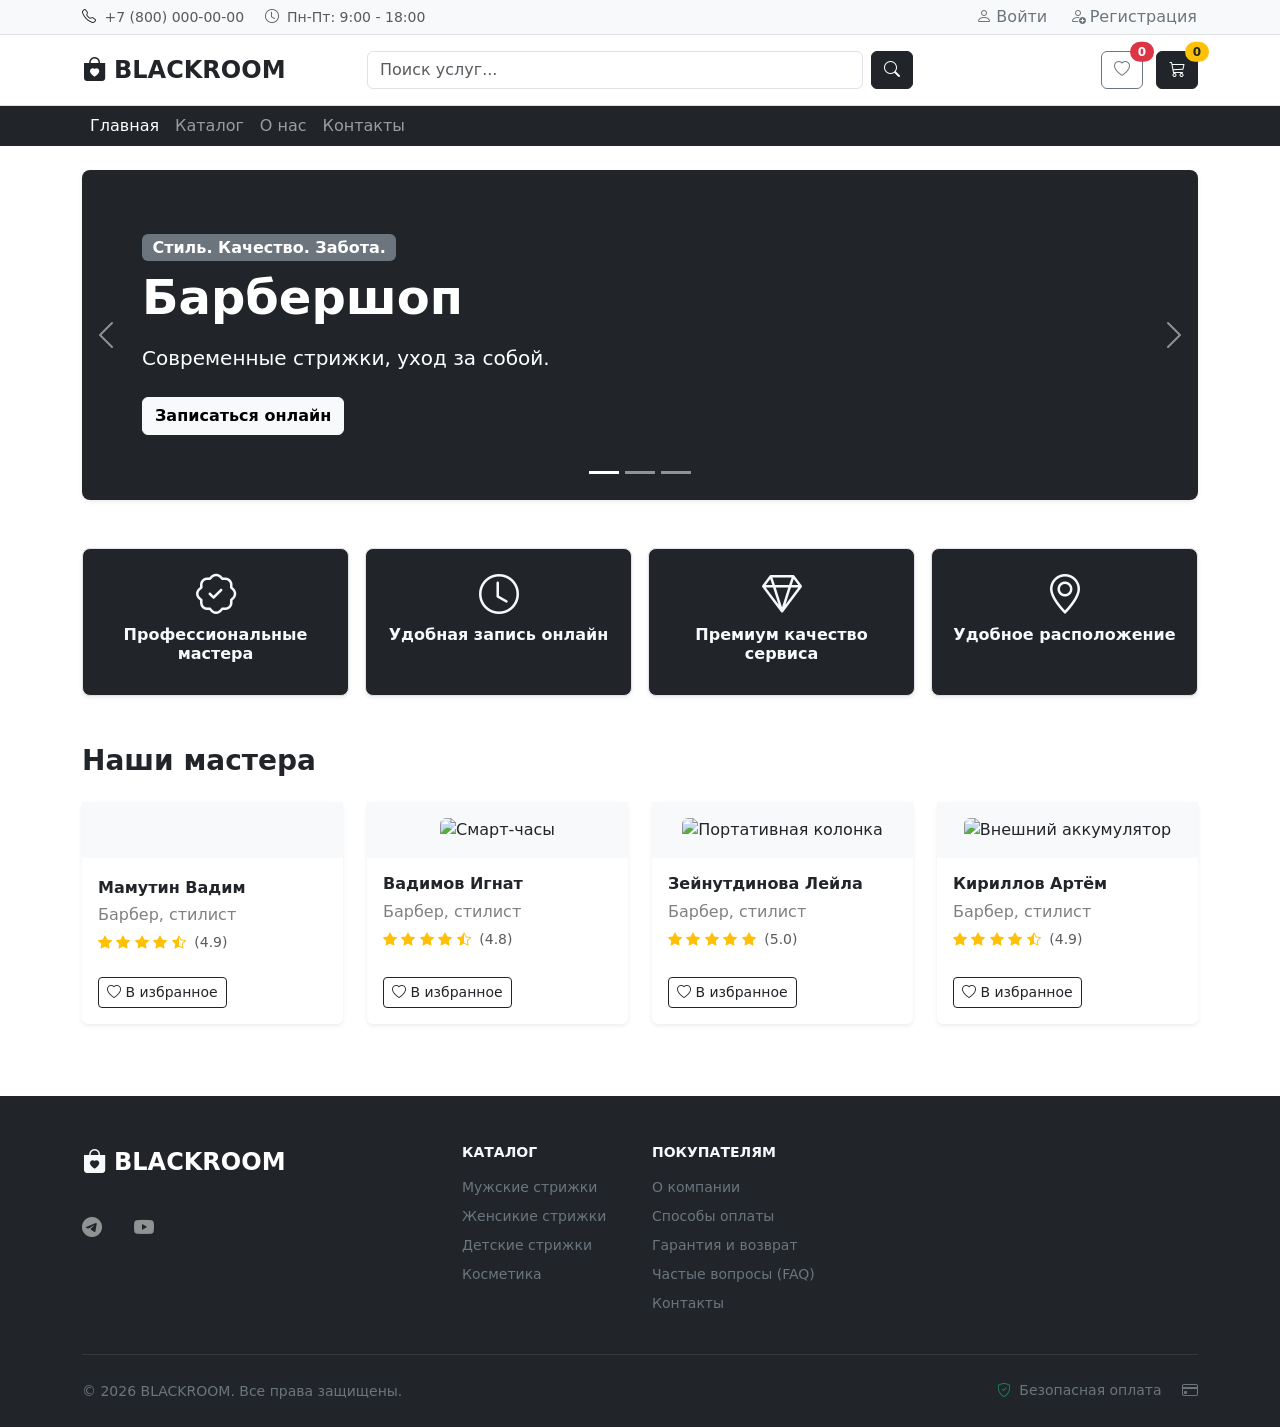
==== index.html @ f692efd9 "Add files via upload" ====
<!DOCTYPE html>
<html lang="ru">
<head><!-- Owl Carousel CSS -->
    <link rel="stylesheet" href="https://cdnjs.cloudflare.com/ajax/libs/OwlCarousel2/2.3.4/assets/owl.carousel.min.css">
    <link rel="stylesheet" href="https://cdnjs.cloudflare.com/ajax/libs/OwlCarousel2/2.3.4/assets/owl.theme.default.min.css">
    <meta charset="UTF-8">
    <meta name="viewport" content="width=device-width, initial-scale=1.0">
    <title>BLACKROOM</title>

    <!-- Bootstrap 5 CSS -->
    <link href="https://cdn.jsdelivr.net/npm/bootstrap@5.3.3/dist/css/bootstrap.min.css" rel="stylesheet">
    <!-- Иконки Bootstrap -->
    <link rel="stylesheet" href="https://cdn.jsdelivr.net/npm/bootstrap-icons@1.11.3/font/bootstrap-icons.min.css">
    
    <!-- Шрифт Inter -->
    <link rel="preconnect" href="https://fonts.googleapis.com">
    <link rel="preconnect" href="https://fonts.gstatic.com" crossorigin>
    <link href="https://fonts.googleapis.com/css2?family=Inter:wght@400;500;600;700&display=swap" rel="stylesheet">

    <!-- Стили -->
    <link rel="stylesheet" href="assets/css/main.css">
</head>
<body>

    <div class="wrapper">
        <!-- ШАПКА САЙТА -->
        <header class="header">
            <!-- Верхняя полоса -->
            <div class="header-top bg-light py-1 border-bottom">
                <div class="container d-flex justify-content-between align-items-center flex-wrap">
                    <div class="header-top-contacts text-muted small">
                        <span class="me-3"><i class="bi bi-telephone text-dark me-1"></i> +7 (800) 000-00-00</span>
                        <span><i class="bi bi-clock me-1"></i> Пн-Пт: 9:00 - 18:00</span>
                    </div>
                    <div class="header-top-user text-muted small">
    <button type="button"
            class="btn btn-link text-secondary text-decoration-none p-0 me-3"
            data-bs-toggle="modal" data-bs-target="#loginModal">
        <i class="bi bi-person me-1"></i>Войти
    </button>

    <button type="button"
            class="btn btn-link text-secondary text-decoration-none p-0"
            data-bs-toggle="modal" data-bs-target="#registerModal">
        <i class="bi bi-person-add me-1"></i>Регистрация
    </button>
</div>
                </div>
            </div>

            <!-- Средняя полоса -->
            <div class="header-middle py-3 bg-white border-bottom">
                <div class="container">
                    <div class="row align-items-center">
                        <div class="col-6 col-md-3">
                            <a href="index.html" class="navbar-brand fw-bold fs-4 text-dark">
                                <i class="bi bi-bag-heart-fill me-2"></i>BLACKROOM
                            </a>
                        </div>
                        <div class="col-12 col-md-6 order-3 order-md-2 mt-3 mt-md-0">
                            <form class="d-flex" action="catalog.html" method="get">
    <input class="form-control me-2"
           type="search"
           name="search"
           placeholder="Поиск услуг..."
           aria-label="Поиск услуг">
    <button class="btn btn-dark" type="submit" aria-label="Искать">
        <i class="bi bi-search"></i>
    </button>
</form>

                        </div>
                        <div class="col-6 col-md-3 text-end order-2 order-md-3">
                            <a href="#" class="btn btn-outline-secondary position-relative me-2" title="Избранное">
                                <i class="bi bi-heart"></i>
                                <span id="favoriteCount"
      class="position-absolute top-0 start-100 translate-middle badge rounded-pill bg-danger">0</span>
                            </a>
                            <a href="#" class="btn btn-dark position-relative" title="Корзина" data-bs-toggle="offcanvas" data-bs-target="#offcanvasCart">
                                <i class="bi bi-cart3"></i>
                                <span class="position-absolute top-0 start-100 translate-middle badge rounded-pill bg-warning text-dark">0</span>
                            </a>
                        </div>
                    </div>
                </div>
            </div>

            <!-- Навигация -->
            <div class="header-bottom bg-dark text-white">
                <div class="container">
                    <nav class="navbar navbar-expand-lg navbar-dark py-0">
                        <button class="navbar-toggler my-2" type="button" data-bs-toggle="collapse" data-bs-target="#mainMenu">
                            <span class="navbar-toggler-icon"></span> Каталог
                        </button>
                        <div class="collapse navbar-collapse" id="mainMenu">
                            <ul class="navbar-nav me-auto mb-2 mb-lg-0">
                               <ul class="navbar-nav me-auto mb-2 mb-lg-0">
    <li class="nav-item"><a class="nav-link active" href="index.html">Главная</a></li>
    <li class="nav-item dropdown">
        <a class="nav-link" href="catalog.html">Каталог</a>
    </li>
    <li class="nav-item"><a class="nav-link" href="about.html">О нас</a></li>
    <li class="nav-item"><a class="nav-link" href="contact.html">Контакты</a></li>
</ul>
                        </div>
                    </nav>
                </div>
            </div>
        </header>

        <!-- ОСНОВНОЙ КОНТЕНТ -->
        <main class="main-content py-4">
            <div class="container">

                <!-- 1. СЛАЙДЕР АКЦИЙ -->
                <section class="hero-slider mb-5">
                    <div id="homeCarousel" class="carousel slide shadow-sm rounded-3 overflow-hidden" data-bs-ride="carousel">
                        <div class="carousel-indicators">
                            <button type="button" data-bs-target="#homeCarousel" data-bs-slide-to="0" class="active" aria-current="true"></button>
                            <button type="button" data-bs-target="#homeCarousel" data-bs-slide-to="1"></button>
                            <button type="button" data-bs-target="#homeCarousel" data-bs-slide-to="2"></button>
                        </div>
                        <div class="carousel-inner" style="max-height: 330px;">
                            <div class="carousel-item active bg-dark text-white p-4 p-md-5" style="height: 330px;">
                                <div class="row align-items-center py-3">
                                    <div class="col-md-8 ps-md-4">
                                        <span class="badge text-bg-secondary mb-2 fs-6">Стиль. Качество. Забота.</span>
                                        <h1 class="display-5 fw-bold mb-3">Барбершоп</h1>
                                        <p class="lead mb-4">Современные стрижки, уход за собой.</p>
                                        <button type="button" class="btn btn-light promo-btn"
        data-promo-title="Запись онлайн"
        data-promo-text="Запишись на стрижку через наш сайт или по телефону +7 (800) 000-00-00. Выбери удобное время и мастера — подтверждение придёт в SMS.">
    <b>Записаться онлайн</b>
</button>

                                    </div>
                                </div>
                            </div>
                            <div class="carousel-item bg-dark text-white p-4 p-md-5" style="height: 330px;">
                                <div class="row align-items-center py-3">
                                    <div class="col-md-8 ps-md-4">
                                        <span class="badge text-bg-success mb-2 fs-6">Сезонная Акция</span>
                                        <h1 class="display-5 fw-bold mb-3">5 стрижка БЕСПЛАТНО</h1>
                                        <p class="lead mb-4">Обнови свой стиль вместе с нами!</p>
                                        <button type="button" class="btn btn-light promo-btn"
        data-promo-title="Акция: 5-я стрижка бесплатно"
        data-promo-text="Копи отметки: каждая пятая стрижка — в подарок. Отметки действуют 12 месяцев с момента первой стрижки. Спроси о карте лояльности у администратора при визите.">
    <b>Узнать больше</b>
</button>

                                    </div>
                                </div>
                            </div>
                            <div class="carousel-item bg-dark text-white p-4 p-md-5" style="height: 330px;">
                                <div class="row align-items-center py-3">
                                    <div class="col-md-8 ps-md-4">
                                        <span class="badge bg-danger mb-2 fs-6">Скидка</span>
                                        <h1 class="display-5 fw-bold mb-3">Скидка -20%</h1>
                                        <p class="lead mb-4">Постоянным клиентам, чай и кофе бесплатно!</p>
                                        <button type="button" class="btn btn-light promo-btn"
        data-promo-title="Скидка −20% постоянным клиентам"
        data-promo-text="Приходи повторно в течение месяца после визита — получи скидку 20% на любую услугу. Чай и кофе — бесплатно в любое время. Скидка не суммируется с другими акциями.">
    <b>Узнать больше</b>
</button>

                                    </div>
                                </div>
                            </div>
                        </div>
                        <button class="carousel-control-prev" type="button" data-bs-target="#homeCarousel" data-bs-slide="prev" style="padding-right: 120px;">
                            <span class="carousel-control-prev-icon"></span>
                        </button>
                        <button class="carousel-control-next" type="button" data-bs-target="#homeCarousel" data-bs-slide="next" style="padding-left: 120px;">
                            <span class="carousel-control-next-icon"></span>
                        </button>
                    </div>
                </section>

                <!-- 2. БЛОК ПРЕИМУЩЕСТВ -->
                <section class="features mb-5">
                    <div class="row g-3 text-center">
                        <div class="col-6 col-md-3">
                            <div class="p-3 bg-dark rounded-3 shadow-sm border h-100">
                                <i class="bi bi-patch-check fs-1 text-light mb-2"></i>
                                <h6 class="fw-bold mb-3 text-light mb-2">Профессиональные мастера</h6>
                            </div>
                        </div>
                        <div class="col-6 col-md-3">
                            <div class="p-3 bg-dark rounded-3 shadow-sm border h-100">
                                <i class="bi bi-clock fs-1 text-light mb-2"></i>
                                <h6 class="fw-bold mb-3 text-light mb-2">Удобная запись онлайн</h6>
                            </div>
                        </div>
                        <div class="col-6 col-md-3">
                            <div class="p-3 bg-dark rounded-3 shadow-sm border h-100">
                                <i class="bi bi-gem fs-1 text-light mb-2"></i>
                                <h6 class="fw-bold mb-3 text-light mb-2">Премиум качество сервиса</h6>
                            </div>
                        </div>
                        <div class="col-6 col-md-3">
                            <div class="p-3 bg-dark rounded-3 shadow-sm border h-100">
                                <i class="bi bi-geo-alt fs-1 text-light mb-2"></i>
                                <h6 class="fw-bold mb-3 text-light mb-2">Удобное расположение</h6>
                            </div>
                        </div>
                    </div>
                </section>

                <!-- 3. КАТАЛОГ ТОВАРОВ -->
                <section class="products mb-5">
                    <div class="d-flex justify-content-between align-items-center mb-4">
                        <h3 class="fw-bold mb-0">Наши мастера</h3>
                        
                    </div>

                    <div class="row g-4">
                        <!-- Карточка 1 -->
                        <div class="col-12 col-sm-6 col-md-4 col-lg-3">
                            <div class="card h-100 product-card shadow-sm border-0 position-relative">
                                <div class="product-img-wrapper p-3 text-center bg-light">
                                    <img src="C:\Users\student\Desktop\123\images\b7b56728-6333-43f2-b9b2-01955a0fc139.jpg" class="card-img-top img-fluid rounded" alt="" style="max-height: 400px; object-fit: contain;">
                                </div>
                                <div class="card-body d-flex flex-column">
                                    <small class="text-muted mb-1"></small>
                                    <h6 class="card-title fw-bold">
                                        <a href="#" class="text-dark text-decoration-none">Мамутин Вадим</a> 
                                        <h6 style="color: grey;">Барбер, стилист</h6>
                                    </h6>
                                    <div class="text-warning small mb-2">
                                        <i class="bi bi-star-fill"></i>
                                        <i class="bi bi-star-fill"></i>
                                        <i class="bi bi-star-fill"></i>
                                        <i class="bi bi-star-fill"></i>
                                        <i class="bi bi-star-half"></i>
                                        <span class="text-muted ms-1">(4.9)</span>
                                    </div>
                                    <div class="mt-auto pt-2 d-flex justify-content-between align-items-center">
                                        <button type="button"
        class="btn btn-outline-dark btn-sm favorite-toggle mt-2"
        data-master-id="vadim-mamutin"
        data-master-name="Мамутин Вадим"
        aria-pressed="false">
    <i class="bi bi-heart"></i>
    <span>В избранное</span>
</button>
                                    </div>
                                </div>
                            </div>
                        </div>

                        <!-- Карточка 2 -->
                        <div class="col-12 col-sm-6 col-md-4 col-lg-3">
                            <div class="card h-100 product-card shadow-sm border-0 position-relative">
                                <div class="product-img-wrapper p-3 text-center bg-light">
                                    <img src="C:\Users\student\Desktop\123\images\ab3686e7-cc03-47b4-9111-667ff1e3f03a.jpg" class="card-img-top img-fluid rounded" alt="Смарт-часы" style="max-height: 400px; object-fit: contain;">
                                </div>
                                <div class="card-body d-flex flex-column">
                                    <h6 class="card-title fw-bold">
                                        <a href="#" class="text-dark text-decoration-none">Вадимов Игнат</a>
                                        <h6 style="color: grey;">Барбер, стилист</h6>
                                    </h6>
                                    <div class="text-warning small mb-2">
                                        <i class="bi bi-star-fill"></i>
                                        <i class="bi bi-star-fill"></i>
                                        <i class="bi bi-star-fill"></i>
                                        <i class="bi bi-star-fill"></i>
                                        <i class="bi bi-star-half"></i>
                                        <span class="text-muted ms-1">(4.8)</span>
                                    </div>
                                    <div class="mt-auto pt-2 d-flex justify-content-between align-items-center">
                                        <button type="button" class="btn btn-outline-dark btn-sm favorite-toggle mt-2"
        data-master-id="ignat-vadimov" data-master-name="Вадимов Игнат"
        aria-pressed="false">
    <i class="bi bi-heart"></i>
    <span>В избранное</span>
</button>
                                    </div>
                                </div>
                            </div>
                        </div>

                        <!-- Карточка 3 -->
                        <div class="col-12 col-sm-6 col-md-4 col-lg-3">
                            <div class="card h-100 product-card shadow-sm border-0 position-relative">
                                <div class="product-img-wrapper p-3 text-center bg-light">
                                    <img src="C:\Users\student\Desktop\123\images\a1695873-324b-42ad-ba1a-f587c7492a51.jpg" class="card-img-top img-fluid rounded" alt="Портативная колонка" style="max-height: 400px; object-fit: contain;">
                                </div>
                                <div class="card-body d-flex flex-column">
                                    <h6 class="card-title fw-bold">
                                        <a href="#" class="text-dark text-decoration-none">Зейнутдинова Лейла</a>
                                        <h6 style="color: grey;">Барбер, стилист</h6>
                                    </h6>
                                    <div class="text-warning small mb-2">
                                        <i class="bi bi-star-fill"></i>
                                        <i class="bi bi-star-fill"></i>
                                        <i class="bi bi-star-fill"></i>
                                        <i class="bi bi-star-fill"></i>
                                        <i class="bi bi-star-fill"></i>
                                        <span class="text-muted ms-1">(5.0)</span>
                                    </div>
                                    <div class="mt-auto pt-2 d-flex justify-content-between align-items-center">
                                        <button type="button" class="btn btn-outline-dark btn-sm favorite-toggle mt-2"
        data-master-id="leila-zeynutdinova" data-master-name="Зейнутдинова Лейла"
        aria-pressed="false">
    <i class="bi bi-heart"></i>
    <span>В избранное</span>
</button>
                                    </div>
                                </div>
                            </div>
                        </div>

                        <!-- Карточка 4 -->
                        <div class="col-12 col-sm-6 col-md-4 col-lg-3">
                            <div class="card h-100 product-card shadow-sm border-0 position-relative">
                                <div class="product-img-wrapper p-3 text-center bg-light">
                                    <img src="C:\Users\student\Desktop\123\images\5a732adb-5f90-4b78-8287-a019454aacfb.jpg" class="card-img-top img-fluid rounded" alt="Внешний аккумулятор" style="max-height: 400px; object-fit: contain;">
                                </div>
                                <div class="card-body d-flex flex-column">
                                    <h6 class="card-title fw-bold">
                                        <a href="#" class="text-dark text-decoration-none">Кириллов Артём</a>
                                        <h6 style="color: grey;">Барбер, стилист</h6>
                                    </h6>
                                    <div class="text-warning small mb-2">
                                        <i class="bi bi-star-fill"></i>
                                        <i class="bi bi-star-fill"></i>
                                        <i class="bi bi-star-fill"></i>
                                        <i class="bi bi-star-fill"></i>
                                        <i class="bi bi-star-half"></i>
                                        <span class="text-muted ms-1">(4.9)</span>
                                    </div>
                                    <div class="mt-auto pt-2 d-flex justify-content-between align-items-center">
                                        <button type="button" class="btn btn-outline-dark btn-sm favorite-toggle mt-2"
        data-master-id="artem-kirillov" data-master-name="Кириллов Артём"
        aria-pressed="false">
    <i class="bi bi-heart"></i>
    <span>В избранное</span>
</button>
                                    </div>
                                </div>
                            </div>
                        </div>
                </section>
                

                <!-- Модальное окно акции -->
<div class="modal fade" id="promoModal" tabindex="-1" aria-labelledby="promoModalTitle" aria-hidden="true">
    <div class="modal-dialog modal-dialog-centered">
        <div class="modal-content">
            <div class="modal-header">
                <h5 class="modal-title fw-bold" id="promoModalTitle">Акция</h5>
                <button type="button" class="btn-close" data-bs-dismiss="modal" aria-label="Закрыть"></button>
            </div>
            <div class="modal-body" id="promoModalText">
                <!-- Текст подставит скрипт -->
            </div>
            <div class="modal-footer">
                <button type="button" class="btn btn-dark" data-bs-dismiss="modal">Понятно</button>
                <a href="contact.html" class="btn btn-outline-dark">Записаться</a>
            </div>
        </div>
    </div>
</div>

</main>

        <!-- ПОДВАЛ (FOOTER) -->
                <footer class="footer bg-dark text-white pt-5 pb-4 mt-auto">
            <div class="container">
                <div class="row g-4 mb-4">
                    
                    <!-- Колонка 1: О магазине -->
                    <div class="col-12 col-md-4">
                        <a href="index.html" class="navbar-brand fw-bold fs-4 text-white d-inline-block mb-3">
                            <i class="bi bi-bag-heart-fill text-light me-2"></i>BLACKROOM
                        </a>
                        <p class="text-secondary small">
                            
                        </p>
                        <div class="d-flex gap-3 fs-5">
                            <a href="#" class="text-secondary text-white-50"><i class="bi bi-telegram"></i></a>
                            <a href="#" class="text-secondary text-white-50"><i class="bi bi-vk"></i></a>
                            <a href="#" class="text-secondary text-white-50"><i class="bi bi-youtube"></i></a>
                        </div>
                    </div>

                    <!-- Колонка 2: Магазин -->
                    <div class="col-6 col-md-2">
                        <h6 class="fw-bold mb-3 text-uppercase small text-light">Каталог</h6>
                        <ul class="list-unstyled small">
                            <li class="mb-2"><a href="catalog.html #muzh" class="text-secondary text-decoration-none">Мужские стрижки</a></li>
                            <li class="mb-2"><a href="catalog.html #zhen" class="text-secondary text-decoration-none">Женсикие стрижки</a></li>
                            <li class="mb-2"><a href="catalog.html #dets" class="text-secondary text-decoration-none">Детские стрижки</a></li>
                            <li class="mb-2"><a href="catalog.html #cosm" class="text-secondary text-decoration-none">Косметика</a></li>
                        </ul>
                    </div>

                    <!-- Колонка 3: Покупателям -->
                    <div class="col-6 col-md-3">
                        <h6 class="fw-bold mb-3 text-uppercase small text-light">Покупателям</h6>
                        <ul class="list-unstyled small">
                            <li class="mb-2"><a href="about.html" class="text-secondary text-decoration-none">О компании</a></li>
                            <li class="mb-2"><a href="#" class="text-secondary text-decoration-none">Способы оплаты</a></li>
                            <li class="mb-2"><a href="#" class="text-secondary text-decoration-none">Гарантия и возврат</a></li>
                            <li class="mb-2"><a href="#" class="text-secondary text-decoration-none">Частые вопросы (FAQ)</a></li>
                            <li class="mb-2"><a href="contact.html" class="text-secondary text-decoration-none">Контакты</a></li>
                        </ul>
                    </div>

                </div>

                <hr class="border-secondary my-4">

                <!-- Нижняя полоса --><div class="d-flex flex-column flex-sm-row justify-content-between align-items-center small text-secondary">
                    <p class="mb-2 mb-sm-0">&copy; 2026 BLACKROOM. Все права защищены.</p>
                    <div>
                        <span class="me-3"><i class="bi bi-shield-check text-success me-1"></i> Безопасная оплата</span>
                        <i class="bi bi-credit-card fs-6 align-middle"></i>
                    </div>
                </div>
            </div>
        </footer>
<!-- ВЫЕЗЖАЮЩАЯ ПАНЕЛЬ КОРЗИНЫ (OFFCANVAS — УРОК 9) -->
    <div class="offcanvas offcanvas-end" tabindex="-1" id="offcanvasCart" aria-labelledby="offcanvasCartLabel">
    <div class="offcanvas-header border-bottom">
        <h5 class="offcanvas-title fw-bold" id="offcanvasCartLabel">Корзина</h5>
        <button type="button" class="btn-close" data-bs-dismiss="offcanvas" aria-label="Закрыть"></button>
    </div>
    <div class="offcanvas-body d-flex flex-column">
        <div id="cartItems">
            <p class="text-muted">Корзина пока пуста.</p>
        </div>

        <div class="border-top pt-3 mt-auto">
            <div class="d-flex justify-content-between mb-3">
                <span class="fw-bold">Итого:</span>
                <span class="fw-bold fs-5 text-dark" id="cartTotal">0 ₽</span>
            </div>
            <div class="d-grid gap-2">
                <a href="chekout.html" class="btn btn-dark">Оформить заказ</a>
                <button class="btn btn-outline-secondary" data-bs-dismiss="offcanvas">Продолжить покупки</button>
            </div>
        </div>
    </div>
</div>

    <!-- Bootstrap JS Bundle -->
    <script src="https://cdn.jsdelivr.net/npm/bootstrap@5.3.3/dist/js/bootstrap.bundle.min.js"></script>
    <!-- jQuery -->
    <script src="https://code.jquery.com/jquery-3.7.1.min.js"></script>
    <!-- Owl Carousel JS -->
    <script src="https://cdnjs.cloudflare.com/ajax/libs/OwlCarousel2/2.3.4/owl.carousel.min.js"></script><script src="assets/js/main.js"></script>
</body>
<!-- Модальное окно авторизации -->
<!-- Окно входа -->
<div class="modal fade" id="loginModal" tabindex="-1" aria-labelledby="loginModalLabel" aria-hidden="true">
    <div class="modal-dialog modal-dialog-centered">
        <div class="modal-content">
            <div class="modal-header">
                <h5 class="modal-title fw-bold" id="loginModalLabel">Вход в аккаунт</h5>
                <button type="button" class="btn-close" data-bs-dismiss="modal" aria-label="Закрыть"></button>
            </div>
            <div class="modal-body">
                <form id="loginForm">
                    <div class="mb-3">
                        <label for="loginEmail" class="form-label">Электронная почта</label>
                        <input id="loginEmail" type="email" class="form-control" required>
                    </div>
                    <div class="mb-3">
                        <label for="loginPassword" class="form-label">Пароль</label>
                        <input id="loginPassword" type="password" class="form-control" required>
                    </div>
                    <div id="loginMessage" class="small mb-3" aria-live="polite"></div>
                    <button type="submit" class="btn btn-dark w-100">Войти</button>
                </form>
                <div class="text-center mt-3">
                    <button type="button" class="btn btn-link btn-sm text-secondary"
                            data-bs-target="#registerModal" data-bs-toggle="modal">
                        Ещё нет аккаунта? Зарегистрироваться
                    </button>
                </div>
            </div>
        </div>
    </div>
</div>

<!-- Окно регистрации -->
<div class="modal fade" id="registerModal" tabindex="-1" aria-labelledby="registerModalLabel" aria-hidden="true">
    <div class="modal-dialog modal-dialog-centered">
        <div class="modal-content">
            <div class="modal-header">
                <h5 class="modal-title fw-bold" id="registerModalLabel">Регистрация</h5>
                <button type="button" class="btn-close" data-bs-dismiss="modal" aria-label="Закрыть"></button>
            </div>
            <div class="modal-body">
                <form id="registerForm">
                    <div class="mb-3">
                        <label for="registerEmail" class="form-label">Электронная почта</label>
                        <input id="registerEmail" type="email" class="form-control" required>
                    </div>
                    <div class="mb-3">
                        <label for="registerPassword" class="form-label">Пароль</label>
                        <input id="registerPassword" type="password" class="form-control"
                               minlength="6" required>
                        <div class="form-text">Минимум 6 символов.</div>
                    </div>
                    <div id="registerMessage" class="small mb-3" aria-live="polite"></div>
                    <button type="submit" class="btn btn-dark w-100">Создать аккаунт</button>
                </form>
            </div>
        </div>
    </div>
</div>
</html>
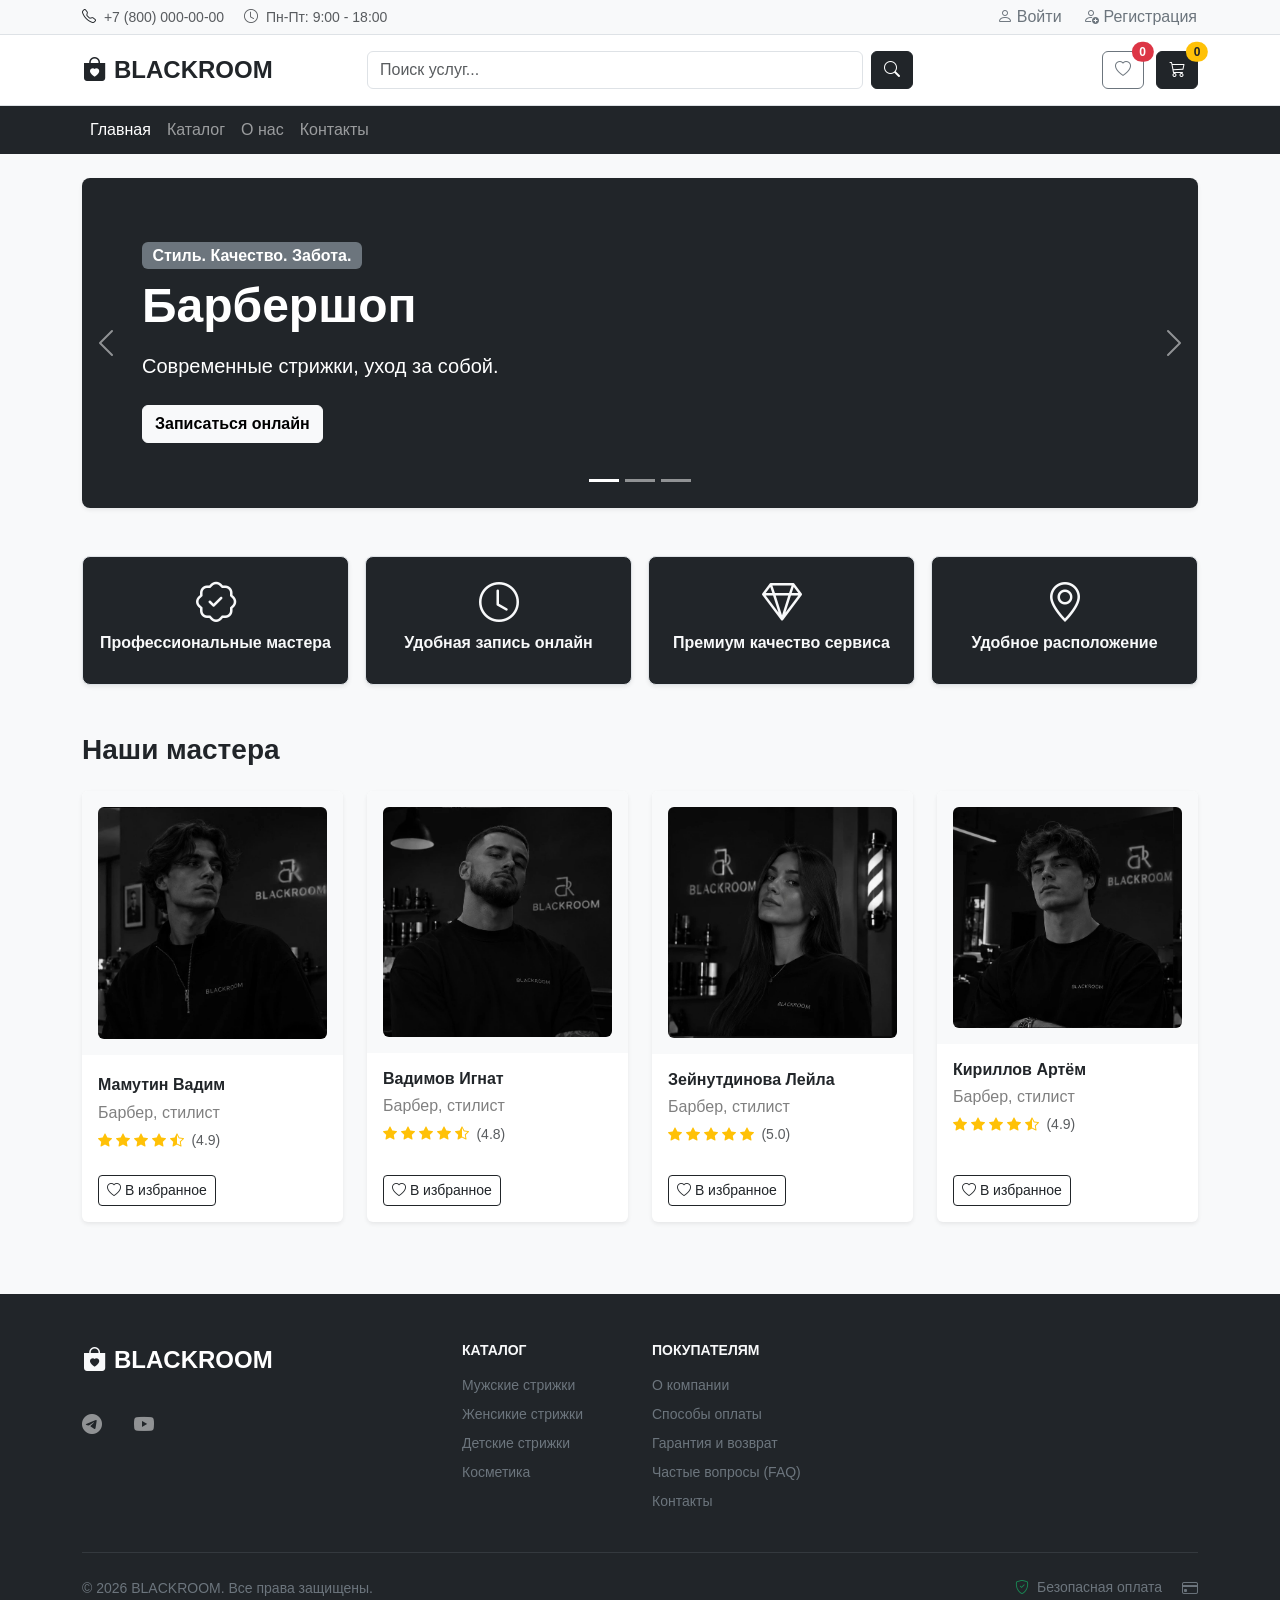
==== commit 33e9f1b9: "Add files via upload" ====
--- a/index.html
+++ b/index.html
@@ -218,7 +218,7 @@
                         <div class="col-12 col-sm-6 col-md-4 col-lg-3">
                             <div class="card h-100 product-card shadow-sm border-0 position-relative">
                                 <div class="product-img-wrapper p-3 text-center bg-light">
-                                    <img src="C:\Users\student\Desktop\123\images\b7b56728-6333-43f2-b9b2-01955a0fc139.jpg" class="card-img-top img-fluid rounded" alt="" style="max-height: 400px; object-fit: contain;">
+                                    <img src="images/b7b56728-6333-43f2-b9b2-01955a0fc139.jpg" class="card-img-top img-fluid rounded" alt="" style="max-height: 400px; object-fit: contain;">
                                 </div>
                                 <div class="card-body d-flex flex-column">
                                     <small class="text-muted mb-1"></small>
@@ -252,7 +252,7 @@
                         <div class="col-12 col-sm-6 col-md-4 col-lg-3">
                             <div class="card h-100 product-card shadow-sm border-0 position-relative">
                                 <div class="product-img-wrapper p-3 text-center bg-light">
-                                    <img src="C:\Users\student\Desktop\123\images\ab3686e7-cc03-47b4-9111-667ff1e3f03a.jpg" class="card-img-top img-fluid rounded" alt="Смарт-часы" style="max-height: 400px; object-fit: contain;">
+                                    <img src="images/ab3686e7-cc03-47b4-9111-667ff1e3f03a.jpg" class="card-img-top img-fluid rounded" alt="Смарт-часы" style="max-height: 400px; object-fit: contain;">
                                 </div>
                                 <div class="card-body d-flex flex-column">
                                     <h6 class="card-title fw-bold">
@@ -283,7 +283,7 @@
                         <div class="col-12 col-sm-6 col-md-4 col-lg-3">
                             <div class="card h-100 product-card shadow-sm border-0 position-relative">
                                 <div class="product-img-wrapper p-3 text-center bg-light">
-                                    <img src="C:\Users\student\Desktop\123\images\a1695873-324b-42ad-ba1a-f587c7492a51.jpg" class="card-img-top img-fluid rounded" alt="Портативная колонка" style="max-height: 400px; object-fit: contain;">
+                                    <img src="images/a1695873-324b-42ad-ba1a-f587c7492a51.jpg" class="card-img-top img-fluid rounded" alt="Портативная колонка" style="max-height: 400px; object-fit: contain;">
                                 </div>
                                 <div class="card-body d-flex flex-column">
                                     <h6 class="card-title fw-bold">
@@ -314,7 +314,7 @@
                         <div class="col-12 col-sm-6 col-md-4 col-lg-3">
                             <div class="card h-100 product-card shadow-sm border-0 position-relative">
                                 <div class="product-img-wrapper p-3 text-center bg-light">
-                                    <img src="C:\Users\student\Desktop\123\images\5a732adb-5f90-4b78-8287-a019454aacfb.jpg" class="card-img-top img-fluid rounded" alt="Внешний аккумулятор" style="max-height: 400px; object-fit: contain;">
+                                    <img src="images/5a732adb-5f90-4b78-8287-a019454aacfb.jpg" class="card-img-top img-fluid rounded" alt="Внешний аккумулятор" style="max-height: 400px; object-fit: contain;">
                                 </div>
                                 <div class="card-body d-flex flex-column">
                                     <h6 class="card-title fw-bold">
--- a/assets/css/main.css
+++ b/assets/css/main.css
@@ -0,0 +1,71 @@
+html, body {
+    height: 100%;
+}
+
+body {
+    min-width: 320px;
+    font-family: 'Inter', sans-serif;
+    background-color: #f8f9fa;
+    color: #212529;
+}
+
+/* Прижатие подвала к низу страницы (Flexbox Sticky Footer) */
+.wrapper {
+    min-height: 100%;
+    display: flex;
+    flex-direction: column;
+}
+
+.main-content {
+    flex: 1 1 auto;
+}
+/* Выравнивание пунктов меню */
+.header-bottom .nav-link {
+    padding-top: 0.75rem;
+    padding-bottom: 0.75rem;
+}
+
+.header-bottom .nav-link:hover {
+    color: #ffc107 !important;
+}
+/* Градиентный фон первого слайда */
+.bg-gradient-custom {
+    background: linear-gradient(135deg, #0d6efd 0%, #0a58ca 100%);
+}
+
+/* Анимация при наведении на плашки преимуществ */
+.features .border {
+    transition: transform 0.2s ease, box-shadow 0.2s ease;
+}
+
+.features .border:hover {
+    transform: translateY(-3px);
+    box-shadow: 0 0.5rem 1rem rgba(0, 0, 0, 0.08) !important;
+}
+/* Эффекты для карточек товаров */
+.product-card {
+    width: 100%;
+    overflow: hidden;
+}
+
+.product-card:hover {
+    transform: translateY(-5px);
+    box-shadow: 0 0.5rem 1rem rgba(0, 0, 0, 0.15) !important;
+}
+
+.product-img-wrapper {
+    overflow: hidden;
+    border-top-left-radius: calc(0.375rem - 1px);
+    border-top-right-radius: calc(0.375rem - 1px);
+}
+
+.product-card img {
+     width: 100%;
+    height: 100%;
+    object-fit: cover;
+    display: block;
+}
+
+.product-card:hover img {
+    transform: scale(1.05);
+}
